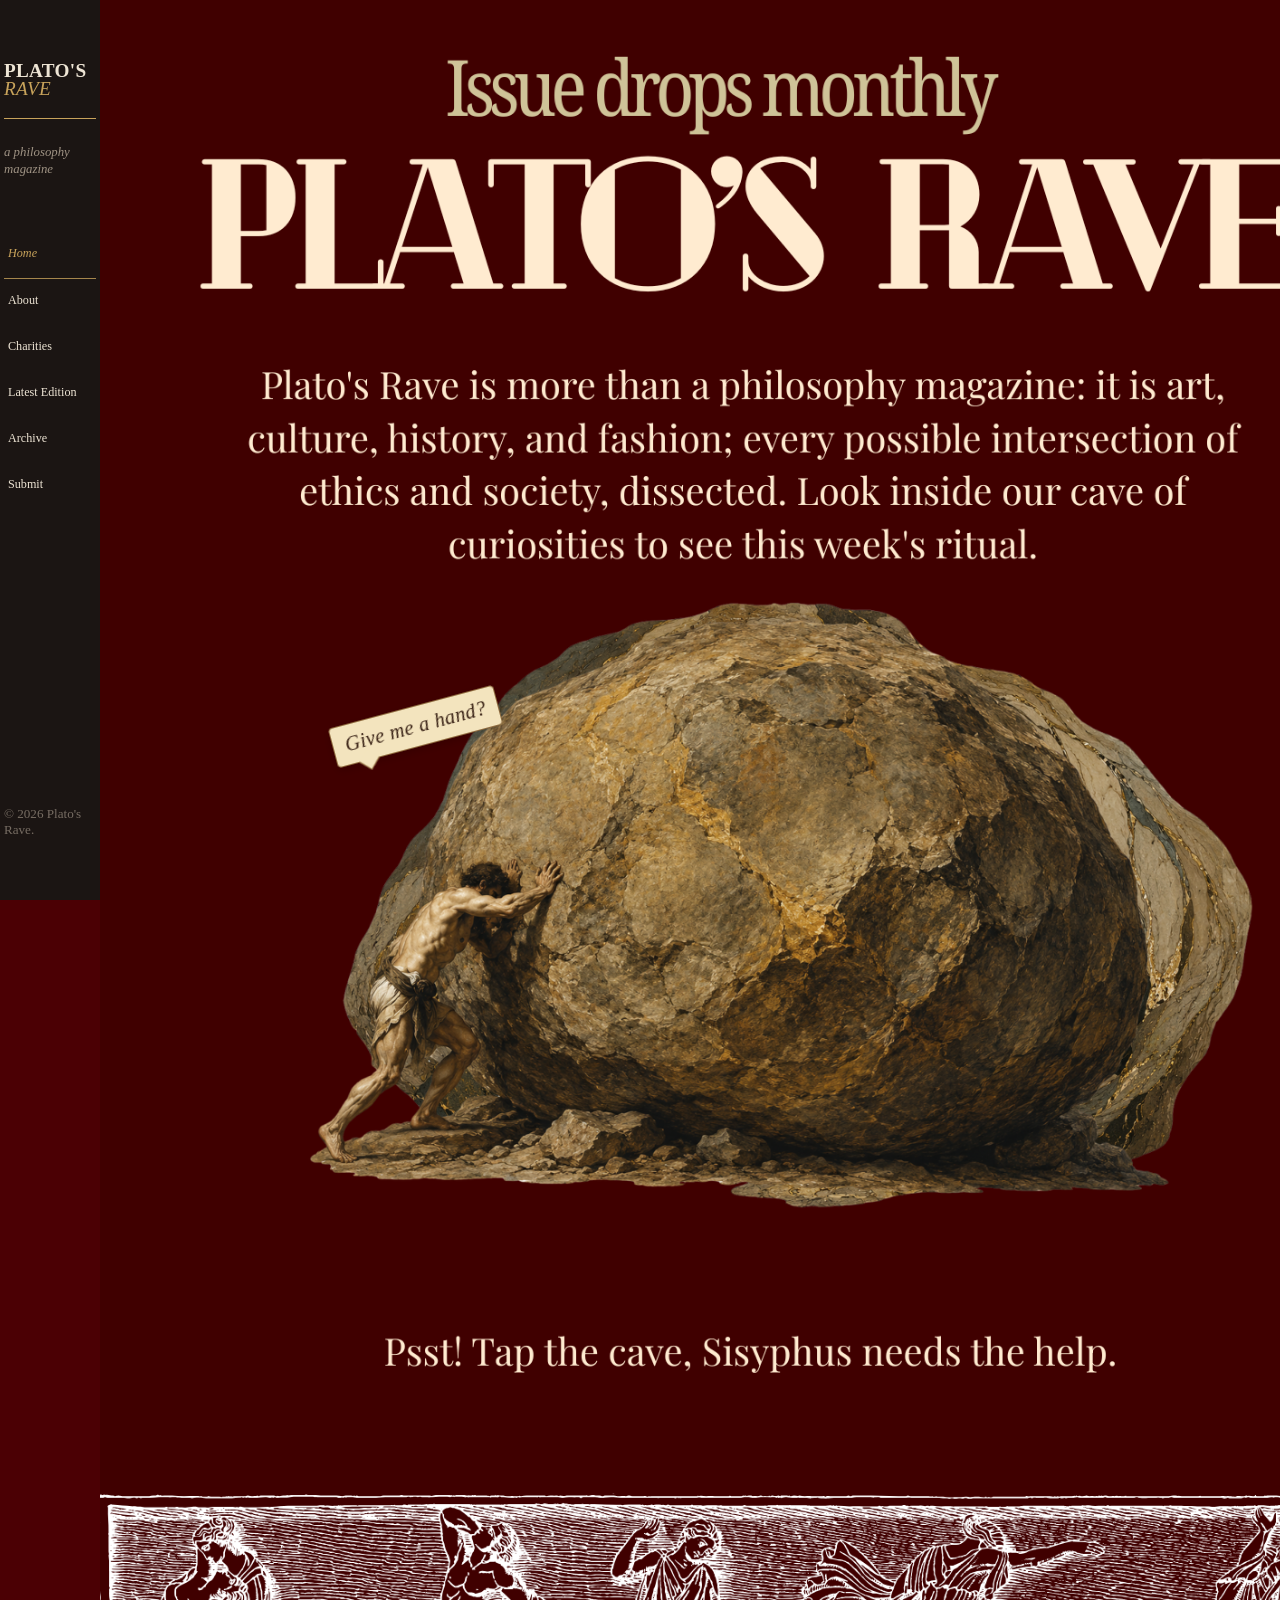
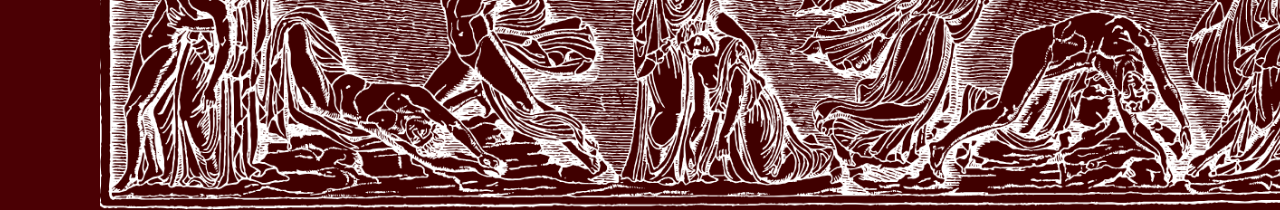
==== index.html @ f022c480 "Adjust position of #sisyphus-tip in index.html" ====
<!doctype html>
<html lang="en">
<head>
  <meta charset="utf-8" />
  <meta name="viewport" content="width=device-width, initial-scale=1, viewport-fit=cover" />
  <meta name="theme-color" content="#4b0004" />
  <title>Plato's Rave</title>
  <link rel="stylesheet" href="style.css" />
  <link rel="stylesheet" href="sidebar.css" />
</head>
<body class="has-sidebar">

<aside class="site-sidebar" aria-label="Main navigation">
  <div class="sidebar-title">PLATO'S <em>RAVE</em></div>
  <div class="sidebar-rule"></div>
  <p class="sidebar-tagline">a philosophy magazine</p>
  <nav class="sidebar-nav">
      <a href="index.html" class="active">Home</a>
      <a href="about.html">About</a>
      <a href="charities.html">Charities</a>
      <a href="edition.html">Latest Edition</a>
      <a href="archive.html">Archive</a>
      <a href="submit.html">Submit</a>
  </nav>
  <p class="sidebar-copyright">© 2026 Plato's Rave.</p>
</aside>

<div class="site-main">
  <main id="home" class="poster-shell" aria-label="Plato's Rave home page">
    <section id="poster" class="poster" aria-live="polite">
      <img class="poster-base" src="frame1.png" alt="Plato's Rave poster with Sisyphus pushing a boulder in front of a cave" draggable="false" />

      <div id="sceneWindow" class="scene-window" aria-hidden="true">
        <img id="scene2" class="scene-frame" src="frame2.png" alt="" draggable="false" />
        <img id="scene3" class="scene-frame" src="frame3.png" alt="" draggable="false" />
        <img id="scene4" class="scene-frame" src="frame4.png" alt="" draggable="false" />

        <div id="rave" class="rave" aria-hidden="true">
          <div class="rave-darken"></div>
          <div class="amber-depth"></div>
          <div class="colour-wash wash-a"></div>
          <div class="colour-wash wash-b"></div>
          <div class="haze haze-a"></div>
          <div class="haze haze-b"></div>
          <div class="laser laser-1"></div>
          <div class="laser laser-2"></div>
          <div class="laser laser-3"></div>
          <div class="strobe"></div>
        </div>

        <div id="dust" class="dust" aria-hidden="true">
          <i></i><i></i><i></i><i></i><i></i><i></i><i></i><i></i><i></i>
        </div>

        <!-- These four are ONLY cave extras. They are intentionally absent from the sidebar. -->
        <nav id="caveNav" class="cave-nav" aria-label="Cave extras">
          <a href="philosopher.html" style="--x:36%;--y:58%">Philosopher</a>
          <a href="music.html" style="--x:47%;--y:67%">Music</a>
          <a href="books.html" style="--x:59%;--y:58%">Books</a>
          <a href="fashion.html" style="--x:69%;--y:67%">Fashion</a>
        </nav>
      </div>

      <button id="pushButton" class="push-zone" type="button" aria-label="Help Sisyphus move the boulder"></button>
    </section>
  </main>
</div>

<script src="script.js"></script>
<script src="sidebar.js"></script>
<style>
#sisyphus-tip {
  position: absolute;
  left: 18%;
  top: 39%;
  z-index: 9999;

  background: #f3e4be;
  color: #3b2417;

  border: 1px solid #8e6a3d;
  border-radius: 4px;

  padding: 8px 12px;

  font-family: Georgia, "Times New Roman", serif;
  font-size: clamp(16px, 1.6vw, 23px);
  font-style: italic;
  letter-spacing: .02em;

  box-shadow: 0 3px 8px rgba(0,0,0,.16);

  pointer-events: none;

  opacity: 0;
  transform: rotate(-15deg) translateY(5px); 

  animation: showSisyphusTip .45s ease 1s forwards;
}

#sisyphus-tip::after {
  content: "";
  position: absolute;

  left: 24px;
  bottom: -8px;

  width: 14px;
  height: 14px;

  background: #f3e4be;

  border-right: 1px solid #8e6a3d;
  border-bottom: 1px solid #8e6a3d;

  transform: rotate(45deg);
}

@keyframes showSisyphusTip {
  to {
    opacity: 1;
    transform: rotate(-15deg) translateY(0);
  }
}

#sisyphus-tip.hide {
  opacity: 0;
  transform: translateY(-4px);
  transition: opacity .25s ease, transform .25s ease;
}
</style>

<script>
window.addEventListener("load", function () {

  const poster = document.getElementById("poster");
  const button = document.getElementById("pushButton");

  if (!poster || !button) return;

  poster.style.position = "relative";

  const tip = document.createElement("div");

  tip.id = "sisyphus-tip";
  tip.textContent = "Give me a hand?";

  poster.appendChild(tip);

  button.addEventListener("click", function () {

    tip.classList.add("hide");

    setTimeout(function () {
      tip.remove();
    }, 300);

  }, { once: true });

});
</script>
</body>
</html>
---- style.css ----
:root {
  --poster-ratio: 1414 / 2000;
  --bg: #4b0004;
}

* { box-sizing: border-box; }
html, body { margin: 0; min-height: 100%; background: var(--bg); }
body {
  min-height: 100svh;
  display: grid;
  place-items: start center;
  overflow-x: hidden;
  font-family: Georgia, "Times New Roman", serif;
}
button, a { -webkit-tap-highlight-color: transparent; }

.poster-shell {
  width: 100%;
  display: flex;
  justify-content: center;
  background: var(--bg);
}
.poster {
  position: relative;
  width: min(100vw, 1414px);
  aspect-ratio: var(--poster-ratio);
  overflow: hidden;
  isolation: isolate;
  background: var(--bg);
  touch-action: manipulation;
}
.poster-base,
.scene-frame {
  position: absolute;
  inset: 0;
  width: 100%;
  height: 100%;
  object-fit: contain;
  user-select: none;
  -webkit-user-drag: none;
}
.poster-base { z-index: 1; }

/*
  This is deliberately a LARGE window: it includes the entire Sisyphus,
  boulder, cave and ground. It excludes the title/description/hint/bottom frieze,
  so those stay perfectly still from frame 1.
*/
.scene-window {
  position: absolute;
  z-index: 2;
  left: 0;
  right: 0;
  top: 31.5%;
  height: 39.5%;
  overflow: hidden;
  pointer-events: none;
}
.scene-frame {
  top: -79.75%;
  height: 253.2%;
  opacity: 0;
  transform: translate3d(0,0,0) scale(1.001);
  transform-origin: 50% 58%;
  will-change: opacity, transform, filter;
}

/* The rave is an atmospheric layer, clipped to the dark inner opening. */
.rave {
  position: absolute;
  z-index: 3;
  left: 17%;
  top: 13%;
  width: 68%;
  height: 62%;
  overflow: hidden;
  opacity: 0;
  clip-path: polygon(18% 20%, 31% 9%, 54% 5%, 75% 12%, 90% 29%, 91% 64%, 76% 82%, 55% 92%, 31% 85%, 12% 66%, 10% 39%);
  filter: saturate(.9) contrast(.95);
  mix-blend-mode: screen;
  pointer-events: none;
}
.rave > * { position: absolute; }
.rave-darken { inset: 0; background: rgba(0,0,0,.18); }
.amber-depth {
  left: 33%; top: 36%; width: 36%; height: 42%;
  border-radius: 50%;
  background: radial-gradient(ellipse, rgba(232,173,86,.55) 0%, rgba(155,90,36,.23) 34%, transparent 72%);
  filter: blur(16px);
  opacity: 99;
  animation: amberFlicker 3.4s ease-in-out infinite;
}
.colour-wash {
  inset: 8% 10% 13%;
  filter: blur(28px);
  opacity: .69; 
  mix-blend-mode: screen;
}
.wash-a {
  background: radial-gradient(circle at 35% 54%, rgba(116,73,173,.58), transparent 32%),
              radial-gradient(circle at 65% 52%, rgba(63,111,154,.52), transparent 31%);
  animation: washA 6.5s ease-in-out infinite alternate;
}
.wash-b {
  background: radial-gradient(circle at 50% 64%, rgba(132,42,55,.45), transparent 30%);
  animation: washB 7.5s ease-in-out infinite alternate;
}
.haze {
  left: 6%; width: 88%; height: 24%;
  border-radius: 50%;
  background: radial-gradient(ellipse, rgba(225,220,205,.21), rgba(225,220,205,.08) 45%, transparent 74%);
  filter: blur(12px);
  opacity: .50;
}
.haze-a { bottom: 17%; animation: driftA 8s ease-in-out infinite alternate; }
.haze-b { bottom: 31%; opacity: .30; animation: driftB 11s ease-in-out infinite alternate; }

.laser {
  left: 49%;
  top: 49%;
  width: 46%;
  height: 1px;
  transform-origin: 0 50%;
  opacity: .99;
  filter: blur(.35px) drop-shadow(0 0 2px currentColor);
  background: currentColor;
}
.laser::after {
  content: "";
  position: absolute;
  inset: -3px 0;
  background: linear-gradient(90deg, currentColor, transparent);
  opacity: .95;
  filter: blur(4px);
}
.laser-1 { color: rgba(147,117,205,.75); transform: rotate(-18deg); animation: laser1 5.7s ease-in-out infinite alternate; }
.laser-2 { color: rgba(87,138,166,.75); transform: rotate(17deg); animation: laser2 6.1s ease-in-out infinite alternate; }
.laser-3 { color: rgba(201,88,96,.65); transform: rotate(4deg); animation: laser3 7.2s ease-in-out infinite alternate; }
.strobe {
  inset: 0;
  background: rgba(255,255,255,.45);
  opacity: 15;
  animation: strobe 7.8s linear infinite;
}

/* Ground-hugging dust used only while the boulder moves. */
.dust {
  position: absolute;
  z-index: 5;
  left: 14%;
  bottom: 7%;
  width: 72%;
  height: 25%;
  opacity: 0;
  overflow: hidden;
  pointer-events: none;
}
.dust i {
  position: absolute;
  bottom: 0;
  width: 9%;
  aspect-ratio: 1.8 / 1;
  border-radius: 50%;
  background: radial-gradient(ellipse, rgba(201,178,143,.34), rgba(177,153,119,.14) 44%, transparent 72%);
  filter: blur(5px);
  opacity: 0;
}
.dust i:nth-child(1){left:8%;--dx:-9px;--dy:-20px;--d:.0s}
.dust i:nth-child(2){left:18%;--dx:-4px;--dy:-27px;--d:.05s}
.dust i:nth-child(3){left:29%;--dx:3px;--dy:-18px;--d:.08s}
.dust i:nth-child(4){left:41%;--dx:9px;--dy:-32px;--d:.12s}
.dust i:nth-child(5){left:52%;--dx:13px;--dy:-21px;--d:.18s}
.dust i:nth-child(6){left:61%;--dx:18px;--dy:-28px;--d:.21s}
.dust i:nth-child(7){left:70%;--dx:22px;--dy:-19px;--d:.25s}
.dust i:nth-child(8){left:78%;--dx:26px;--dy:-31px;--d:.28s}
.dust i:nth-child(9){left:86%;--dx:32px;--dy:-22px;--d:.31s}
.dust.active { opacity: 1; }
.dust.active i { animation: dustPuff .72s cubic-bezier(.18,.7,.22,1) var(--d) both; }

/* Tap zone: invisible, only over the boulder/Sisyphus area. */
.push-zone {
  position: absolute;
  z-index: 10;
  left: 17%;
  top: 37%;
  width: 70%;
  height: 29%;
  padding: 0;
  border: 0;
  border-radius: 45%;
  background: transparent;
  cursor: pointer;
}
.push-zone:focus-visible { outline: 2px dashed rgba(255,239,205,.8); outline-offset: 4px; }
.poster.running .push-zone,
.poster.open .push-zone { pointer-events: none; }

/* Temporary navigation: restrained, tiny, and deep in the cave. */
.cave-nav {
  position: absolute;
  z-index: 6;
  inset: 0;
  opacity: 0;
  pointer-events: none;
}
.cave-nav a {
  position: absolute;
  left: var(--x); top: var(--y);
  transform: translate(-50%, 8px);
  color: rgba(255,239,205,.86);
  font-size: clamp(8px, .82vw, 13px);
  letter-spacing: .09em;
  text-transform: uppercase;
  text-decoration: none;
  text-shadow: 0 1px 4px #000, 0 0 8px rgba(0,0,0,.8);
  opacity: 0;
  transition: transform .25s ease, opacity .35s ease, color .2s ease;
  white-space: nowrap;
}
.cave-nav a::after {
  content: "";
  position: absolute;
  left: 50%; bottom: -4px;
  width: 0; height: 1px;
  background: currentColor;
  transform: translateX(-50%);
  transition: width .2s ease;
}
.cave-nav a:hover,
.cave-nav a:focus-visible { color: #fff4dc; transform: translate(-50%, 4px); outline: none; }
.cave-nav a:hover::after,
.cave-nav a:focus-visible::after { width: 100%; }
.poster.open .cave-nav { opacity: 1; pointer-events: auto; }
.poster.open .cave-nav a { opacity: 1; transform: translate(-50%, 0); }
.poster.open .cave-nav a:nth-child(1) { transition-delay: 2.25s; }
.poster.open .cave-nav a:nth-child(2) { transition-delay: 2.55s; }
.poster.open .cave-nav a:nth-child(3) { transition-delay: 2.85s; }
.poster.open .cave-nav a:nth-child(4) { transition-delay: 3.15s; }

/* Animation states */
.poster.preload .scene-frame { visibility: hidden; }
.poster.running { animation: microShake .22s ease-out 1; }
.poster.running #scene2,
.poster.running #scene3,
.poster.running #scene4 { visibility: visible; }

.scene-frame.is-visible { opacity: 1; }
.scene-frame.entering {
  animation: frameEnter .26s cubic-bezier(.2,.72,.25,1) both;
}
.scene-frame.leaving {
  animation: frameLeave .24s cubic-bezier(.3,.0,.45,1) both;
}
.poster.open #scene4 { opacity: 1; }
.poster.open .rave { animation: raveWake 2.1s ease-out .38s forwards; }

@keyframes frameEnter {
  0% { opacity: 0; transform: translate3d(-7px, 1px, 0) scale(1.004); filter: blur(1.3px); }
  55% { opacity: .82; filter: blur(.35px); }
  100% { opacity: 1; transform: translate3d(0,0,0) scale(1.001); filter: blur(0); }
}
@keyframes frameLeave {
  0% { opacity: 1; transform: translate3d(0,0,0) scale(1.001); filter: blur(0); }
  100% { opacity: 0; transform: translate3d(8px, -1px, 0) scale(.998); filter: blur(1.15px); }
}
@keyframes microShake {
  0%,100% { transform: translate3d(0,0,0); }
  22% { transform: translate3d(-1px, 0, 0); }
  48% { transform: translate3d(1.5px, .5px, 0); }
  72% { transform: translate3d(-.7px, -.5px, 0); }
}
@keyframes dustPuff {
  0% { opacity: 0; transform: translate3d(0,0,0) scale(.65); }
  18% { opacity: .55; }
  100% { opacity: 0; transform: translate3d(var(--dx), var(--dy),0) scale(1.8); }
}
@keyframes raveWake {
  0% { opacity: 0; filter: saturate(.8) brightness(.65); }
  18% { opacity: .55; }
  100% { opacity: 1; filter: saturate(1.5) brightness(1.15); }
}
@keyframes amberFlicker { 0%,100%{opacity:.55;transform:scale(.96)} 45%{opacity:1;transform:scale(1.08)} 63%{opacity:.78} }
@keyframes washA { from{transform:translate3d(-2%,0,0) scale(.96)} to{transform:translate3d(2%,1%,0) scale(1.04)} }
@keyframes washB { from{transform:translate3d(1%,-1%,0) scale(1.02)} to{transform:translate3d(-2%,2%,0) scale(.96)} }
@keyframes driftA { from{transform:translate3d(-3%,0,0) scale(.95)} to{transform:translate3d(4%,-6%,0) scale(1.08)} }
@keyframes driftB { from{transform:translate3d(4%,2%,0) scale(1.03)} to{transform:translate3d(-4%,-4%,0) scale(.96)} }
@keyframes laser1 { from{transform:rotate(-20deg);opacity:.8} to{transform:rotate(-8deg);opacity:1} }
@keyframes laser2 { from{transform:rotate(20deg);opacity:.56} to{transform:rotate(8deg);opacity:1} }
@keyframes laser3 { from{transform:rotate(1deg);opacity:.8} to{transform:rotate(9deg);opacity:1} }
@keyframes strobe {
  0%, 66%, 68%, 92%, 94%, 100% { opacity: 0; }
  67% { opacity: .80; }
  93% { opacity: .6; }
}

@media (prefers-reduced-motion: reduce) {
  *, *::before, *::after { animation-duration: .001ms !important; animation-iteration-count: 1 !important; scroll-behavior: auto !important; }
}
---- sidebar.css ----
:root {
  --sidebar-width: clamp(100px, 6.2vw, 120px);
  --sidebar-bg: #1b1513;
  --sidebar-text: #eee5d5;
  --sidebar-muted: #9f9384;
  --sidebar-gold: #c8a35b;
}

* { box-sizing: border-box; }

html, body { margin: 0; width: 100%; }

body.has-sidebar { min-height: 100vh; }

.site-sidebar {
  position: fixed;
  z-index: 5000;
  inset: 0 auto 0 0;
  width: var(--sidebar-width);
  height: 100dvh;
  overflow-y: auto;
  background: var(--sidebar-bg);
  color: var(--sidebar-text);
  padding: clamp(34px, 5vw, 62px) 4px;
  font-family: Georgia, "Times New Roman", serif;
  display: flex;
  flex-direction: column;
}

.sidebar-title {
  margin: 0;
  color: var(--sidebar-text);
  font-size: clamp(.45rem, 1.5vw, 1.7rem);
  line-height: .95;
  letter-spacing: .015em;
  font-weight: 700;
}
.sidebar-title em { color: var(--sidebar-gold); font-weight: 500; }
.sidebar-rule { height: 1px; width: 100%; margin: 20px 0 25px; background: var(--sidebar-gold); }
.sidebar-tagline {
  margin: 0 0 clamp(36px, 6vh, 70px);
  color: var(--sidebar-muted);
  font-size: clamp(.8rem, .5vw, .6rem);
  line-height: 1.3;
  font-style: italic;
}
.sidebar-nav { display: flex; flex-direction: column; }
.sidebar-nav a {
  display: block;
  color: var(--sidebar-text);
  text-decoration: none;
  font-size: clamp(.7rem, .95vw, .95rem);
  line-height: 1.15;
  padding: 15px 4px 17px;
  transition: color .18s ease, transform .18s ease;
}
.sidebar-nav a:hover, .sidebar-nav a:focus-visible {
  color: var(--sidebar-gold);
  transform: translateX(3px);
  outline: none;
}
.sidebar-nav a.active {
  color: var(--sidebar-gold);
  font-style: italic;
  border-bottom: 1px solid rgba(200,163,91,.8);
}
.sidebar-copyright { margin: auto 0 0; padding-top: 42px; color: #776d63; font-size: .82rem; }

.site-main {
  margin-left: var(--sidebar-width);
  width: calc(100% - var(--sidebar-width));
  min-height: 100vh;
}

@media (max-width: 700px) {
  :root { --sidebar-width: 155px; }
  .site-sidebar { padding: 24px 15px; }
  .sidebar-title { font-size: 1.5rem; }
  .sidebar-rule { margin: 14px 0 17px; }
  .sidebar-tagline { font-size: .86rem; margin-bottom: 28px; }
  .sidebar-nav a { font-size: .98rem; padding: 11px 2px 13px; }
  .sidebar-copyright { font-size: .68rem; padding-top: 24px; }
}
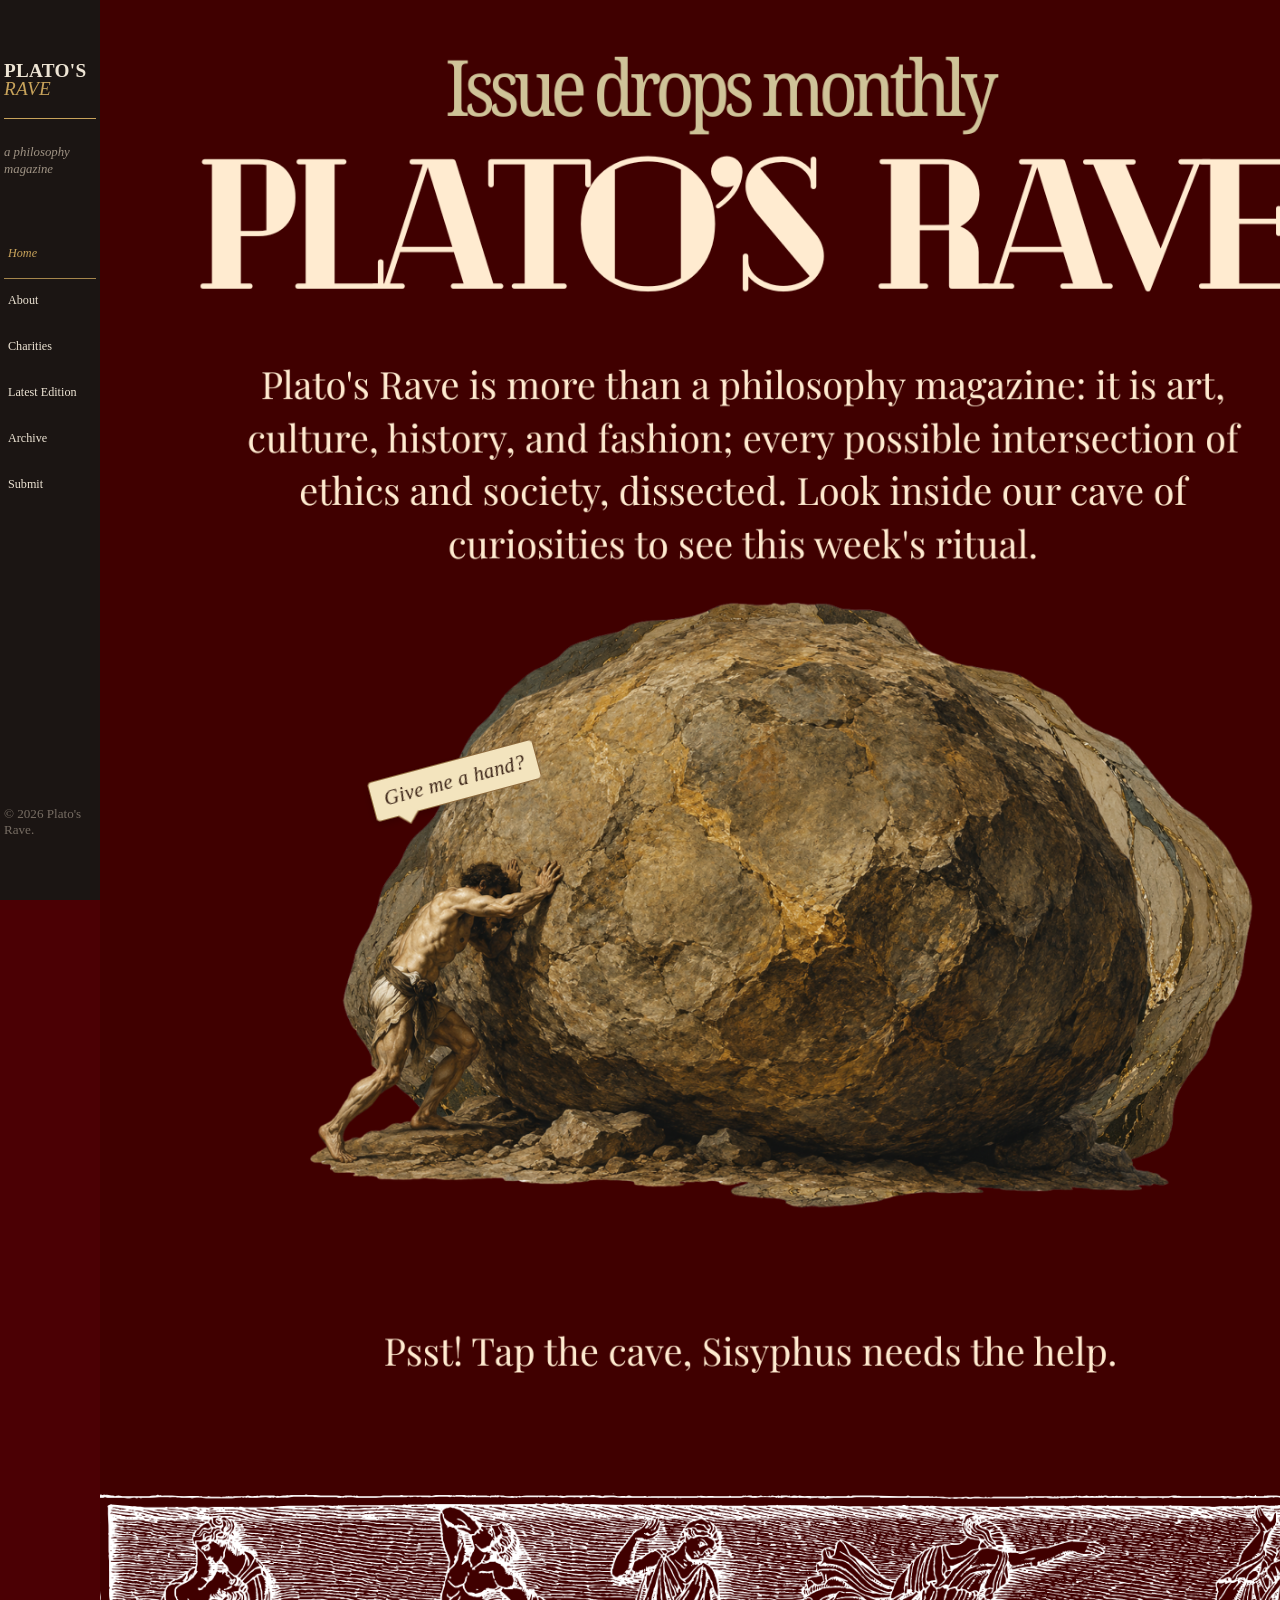
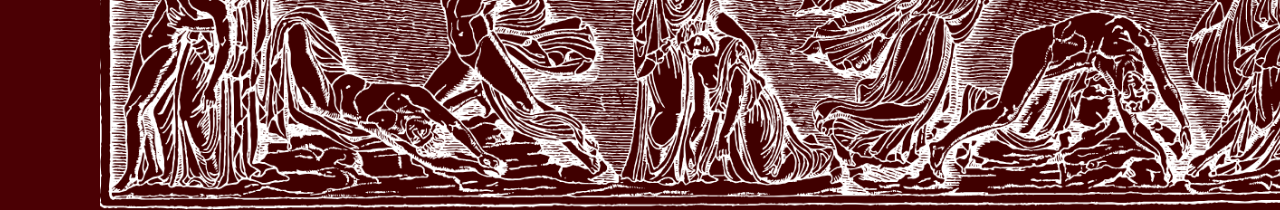
==== commit e59e0d90: "Update index.html" ====
--- a/index.html
+++ b/index.html
@@ -71,8 +71,8 @@
 <style>
 #sisyphus-tip {
   position: absolute;
-  left: 18%;
-  top: 39%;
+  left: 21%;
+  top: 42%;
   z-index: 9999;
 
   background: #f3e4be;
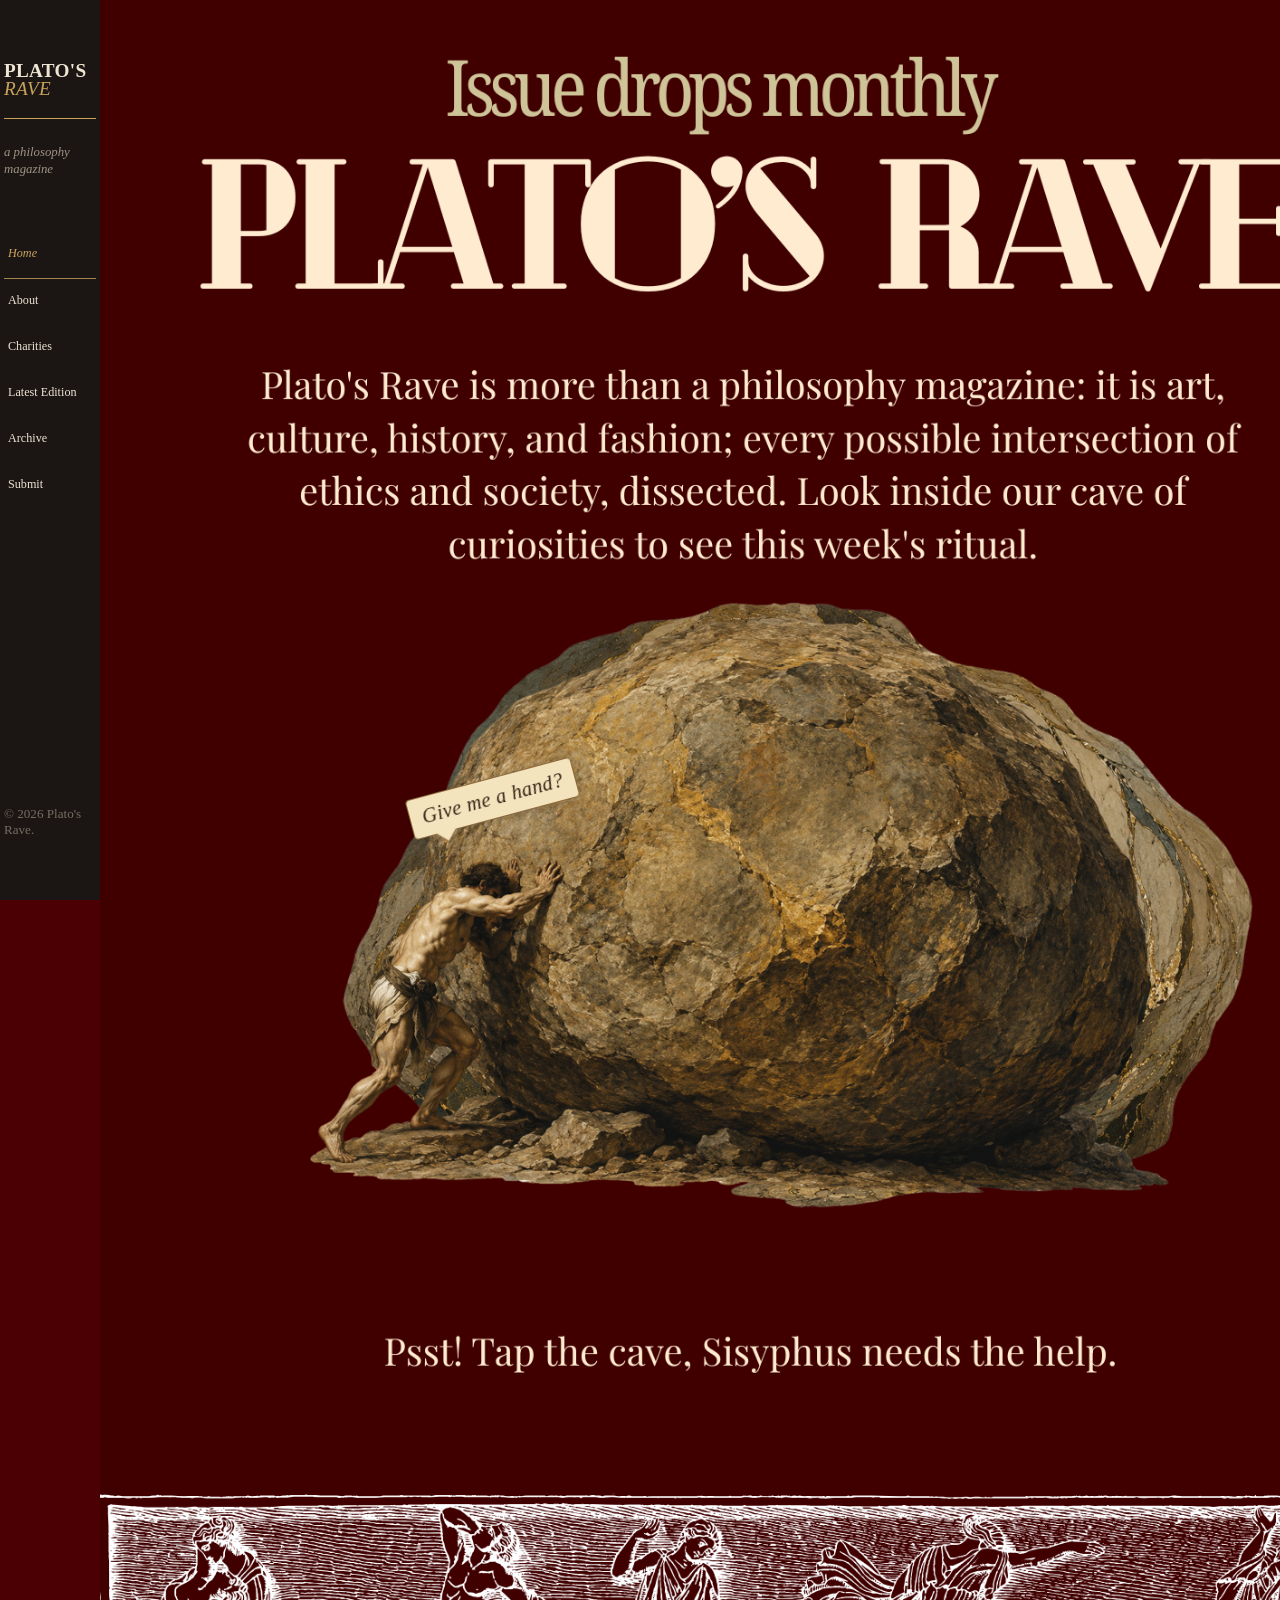
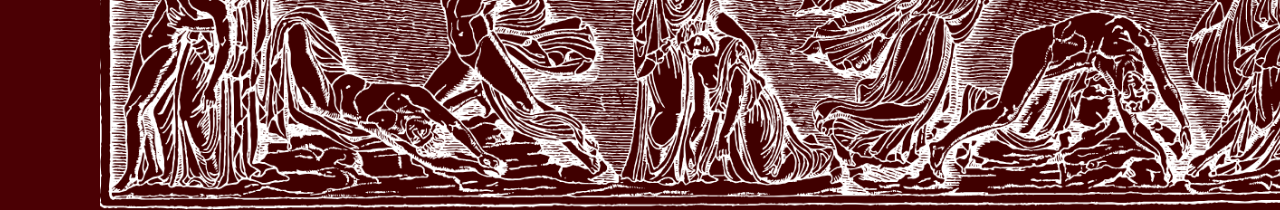
==== commit ed5b5a45: "Adjust position of #sisyphus-tip element" ====
--- a/index.html
+++ b/index.html
@@ -71,8 +71,8 @@
 <style>
 #sisyphus-tip {
   position: absolute;
-  left: 21%;
-  top: 42%;
+  left: 24%;
+  top: 43%;
   z-index: 9999;
 
   background: #f3e4be;
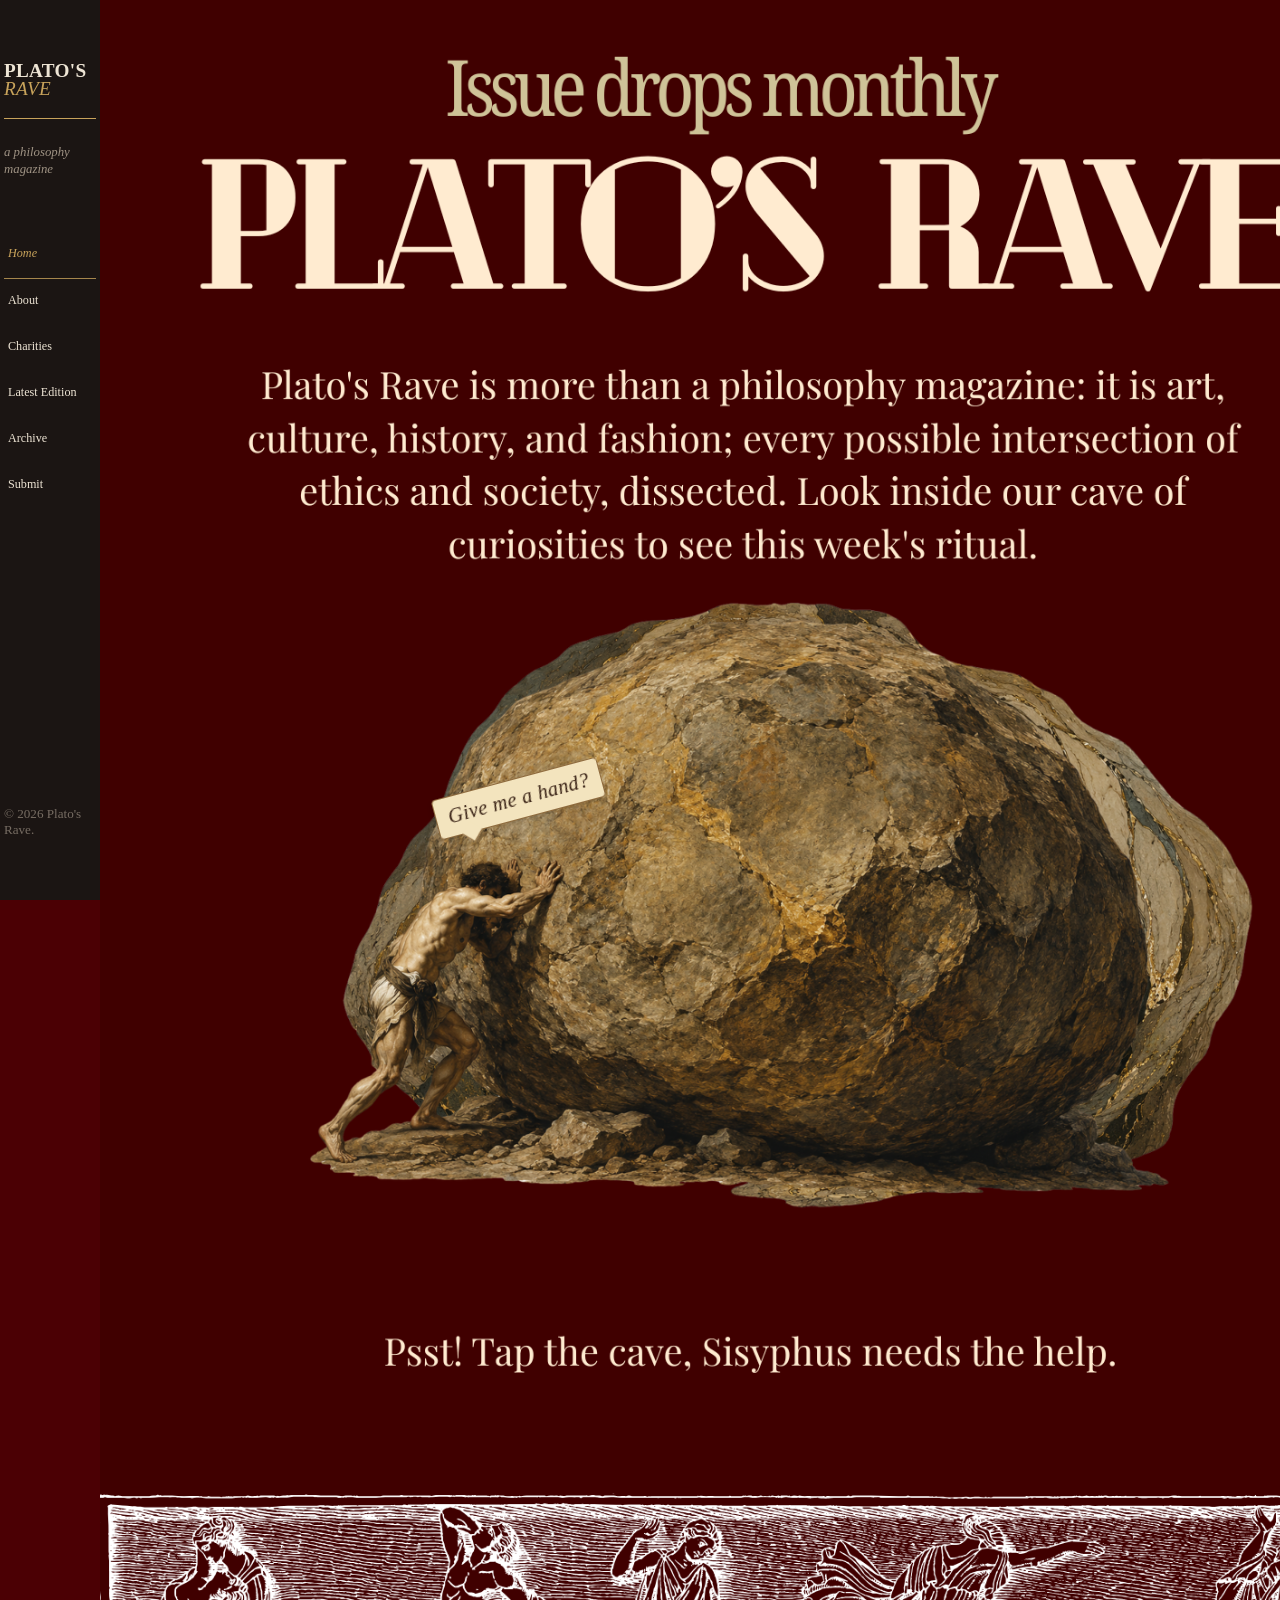
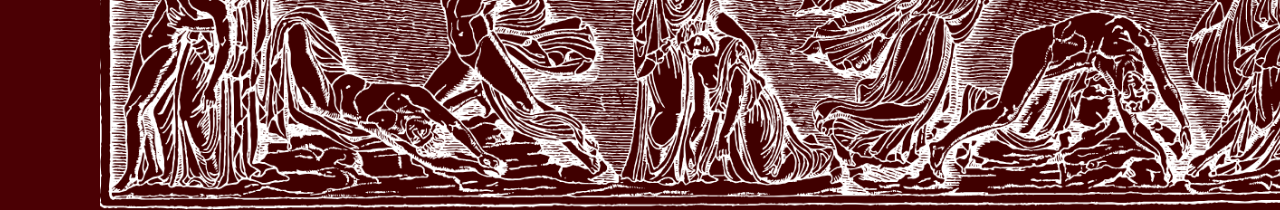
==== commit 242dd017: "Change left position of #sisyphus-tip from 24% to 26% Adjust left position of #sisyphus-tip element." ====
--- a/index.html
+++ b/index.html
@@ -71,7 +71,7 @@
 <style>
 #sisyphus-tip {
   position: absolute;
-  left: 24%;
+  left: 26%;
   top: 43%;
   z-index: 9999;
 
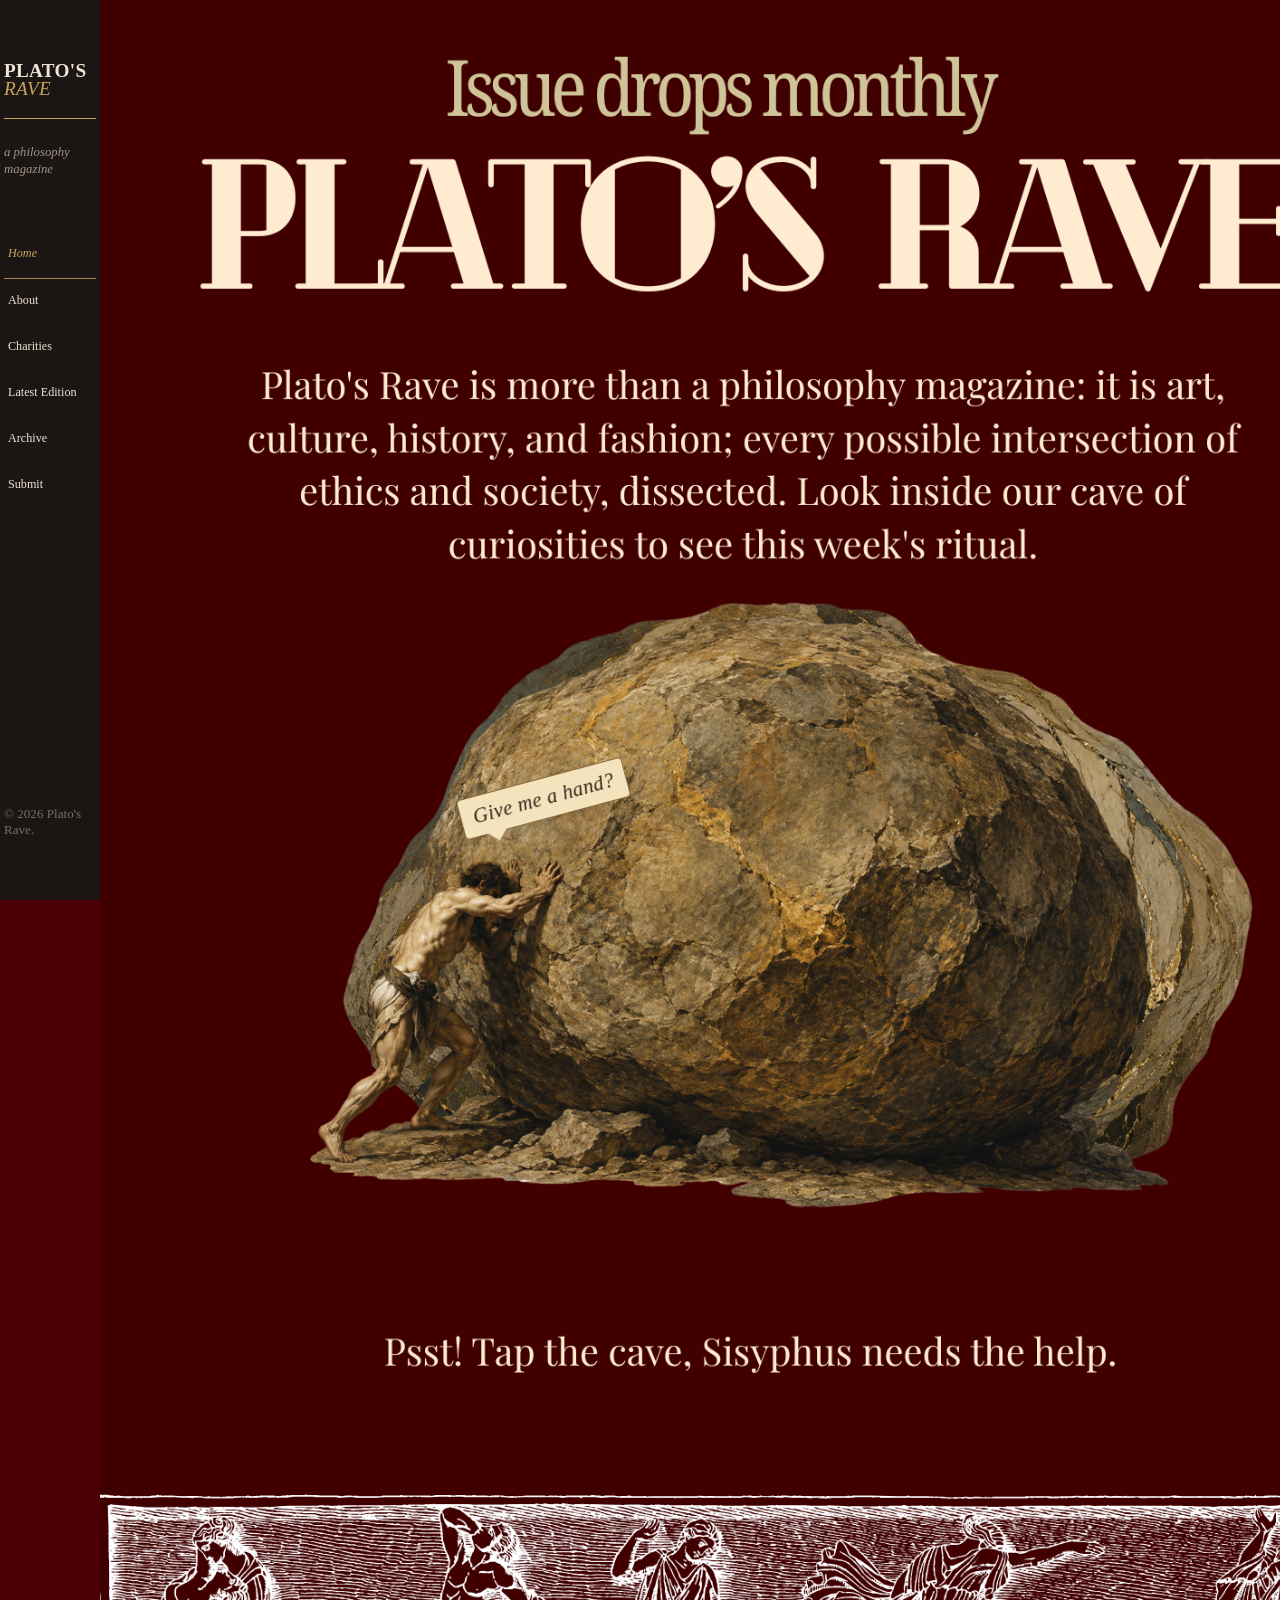
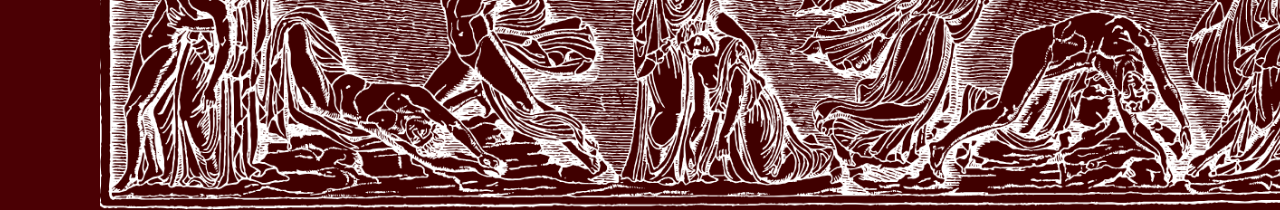
==== commit f263cfb3: "Modify left position of #sisyphus-tip Adjust left position of the #sisyphus-tip element." ====
--- a/index.html
+++ b/index.html
@@ -71,7 +71,7 @@
 <style>
 #sisyphus-tip {
   position: absolute;
-  left: 26%;
+  left: 28%;
   top: 43%;
   z-index: 9999;
 
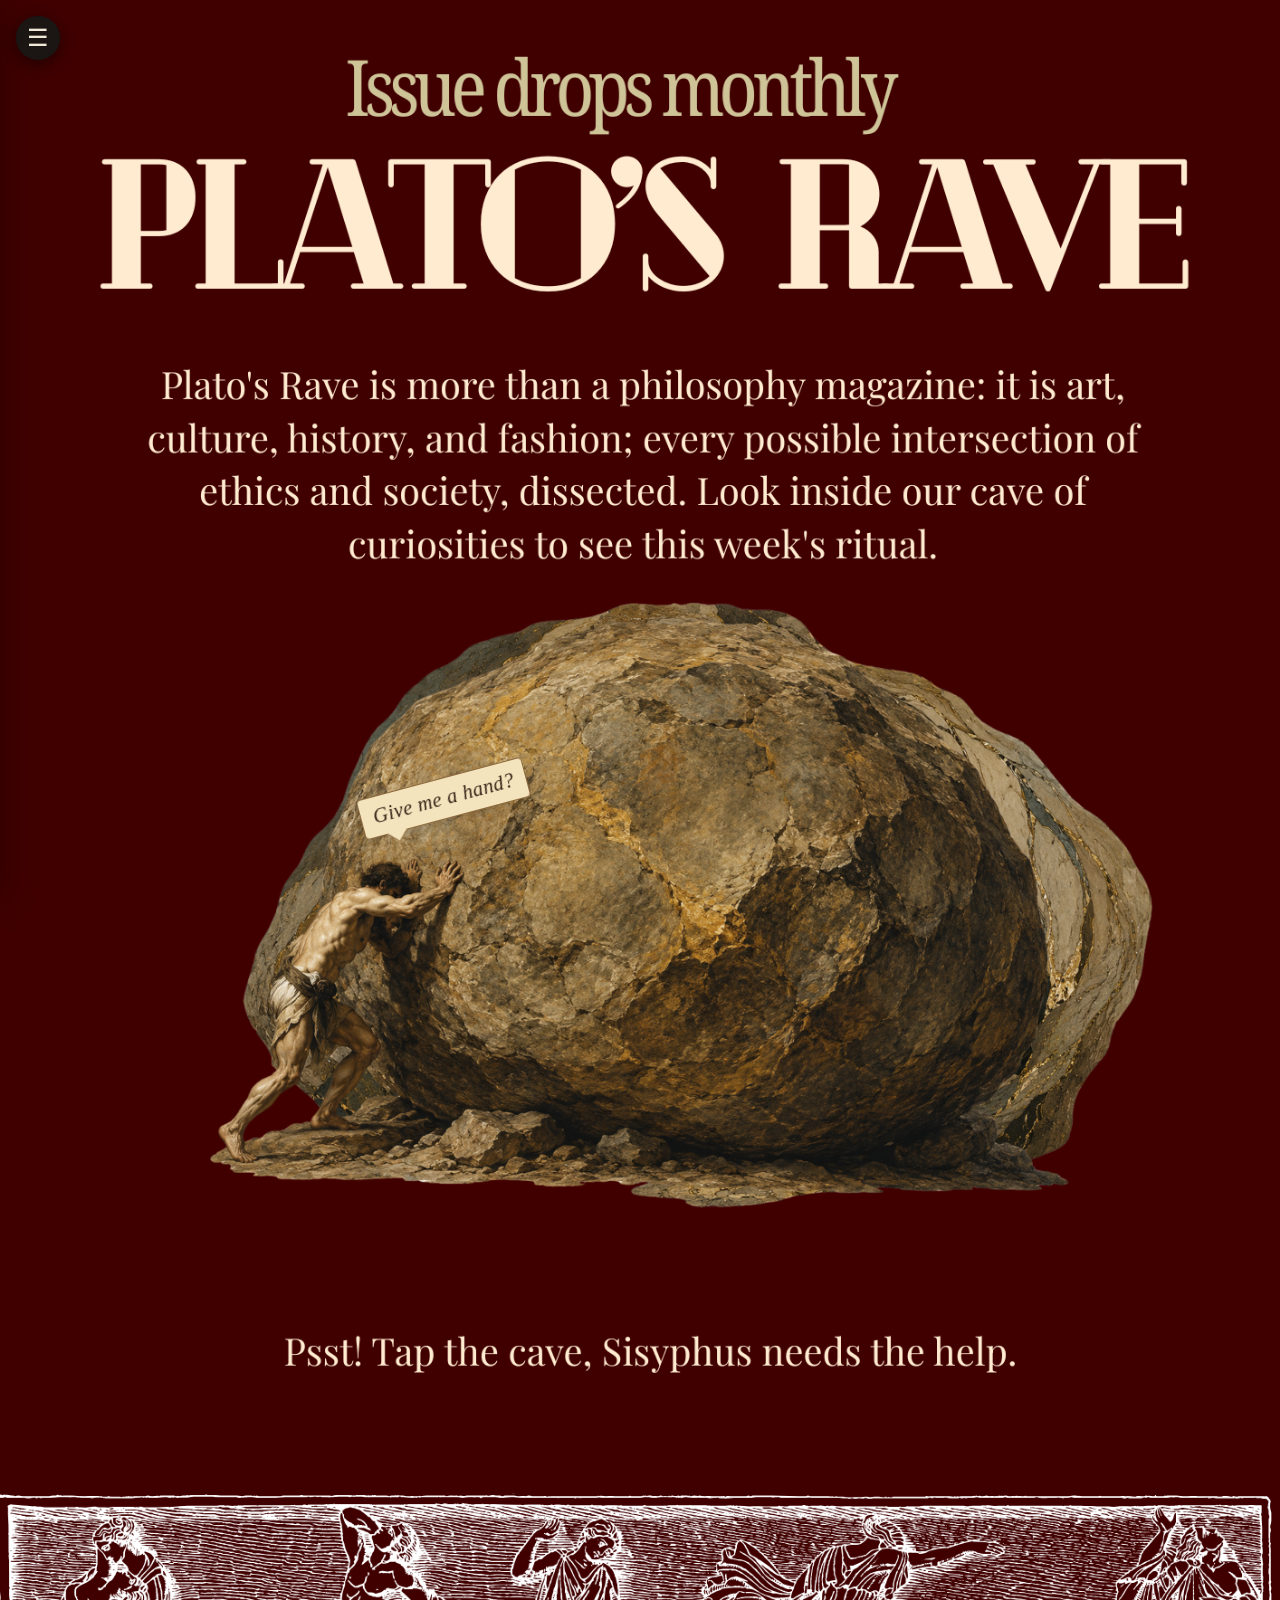
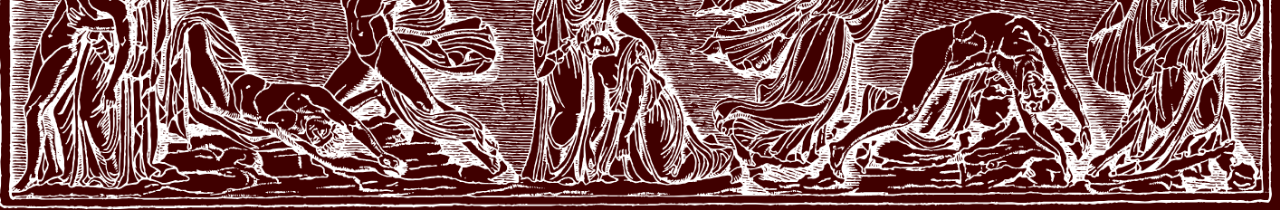
==== commit 07418e55: "Add sidebar.js script to index.html" ====
--- a/index.html
+++ b/index.html
@@ -159,5 +159,8 @@
 
 });
 </script>
+
+<script src="sidebar.js"></script>
+  
 </body>
 </html>
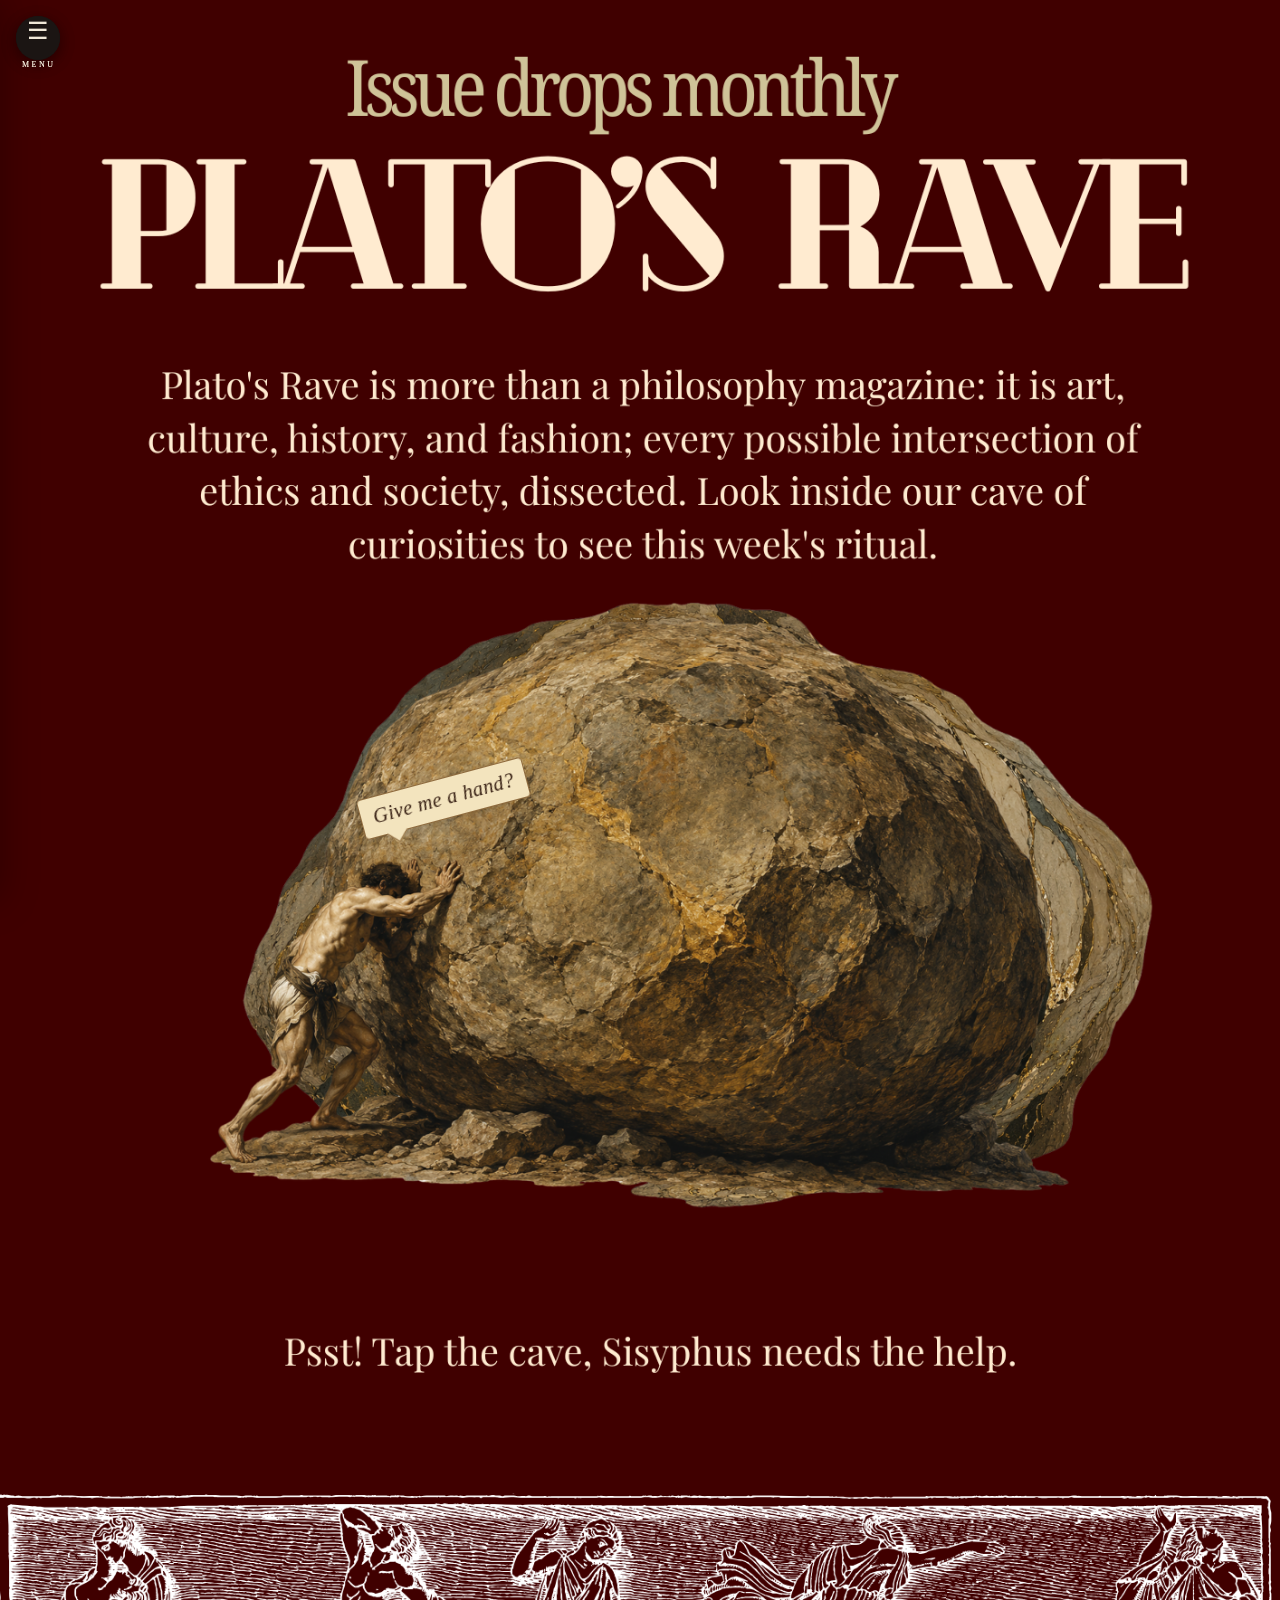
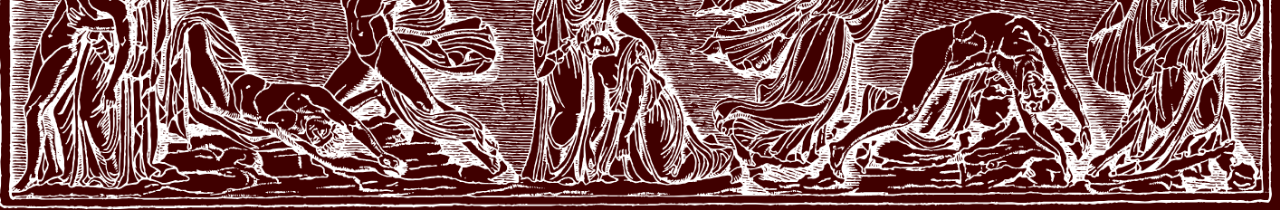
==== commit 78efc875: "Update sidebar.js script version in index.html" ====
--- a/index.html
+++ b/index.html
@@ -160,7 +160,7 @@
 });
 </script>
 
-<script src="sidebar.js"></script>
+<script src="sidebar.js?v=2"></script>
   
 </body>
 </html>
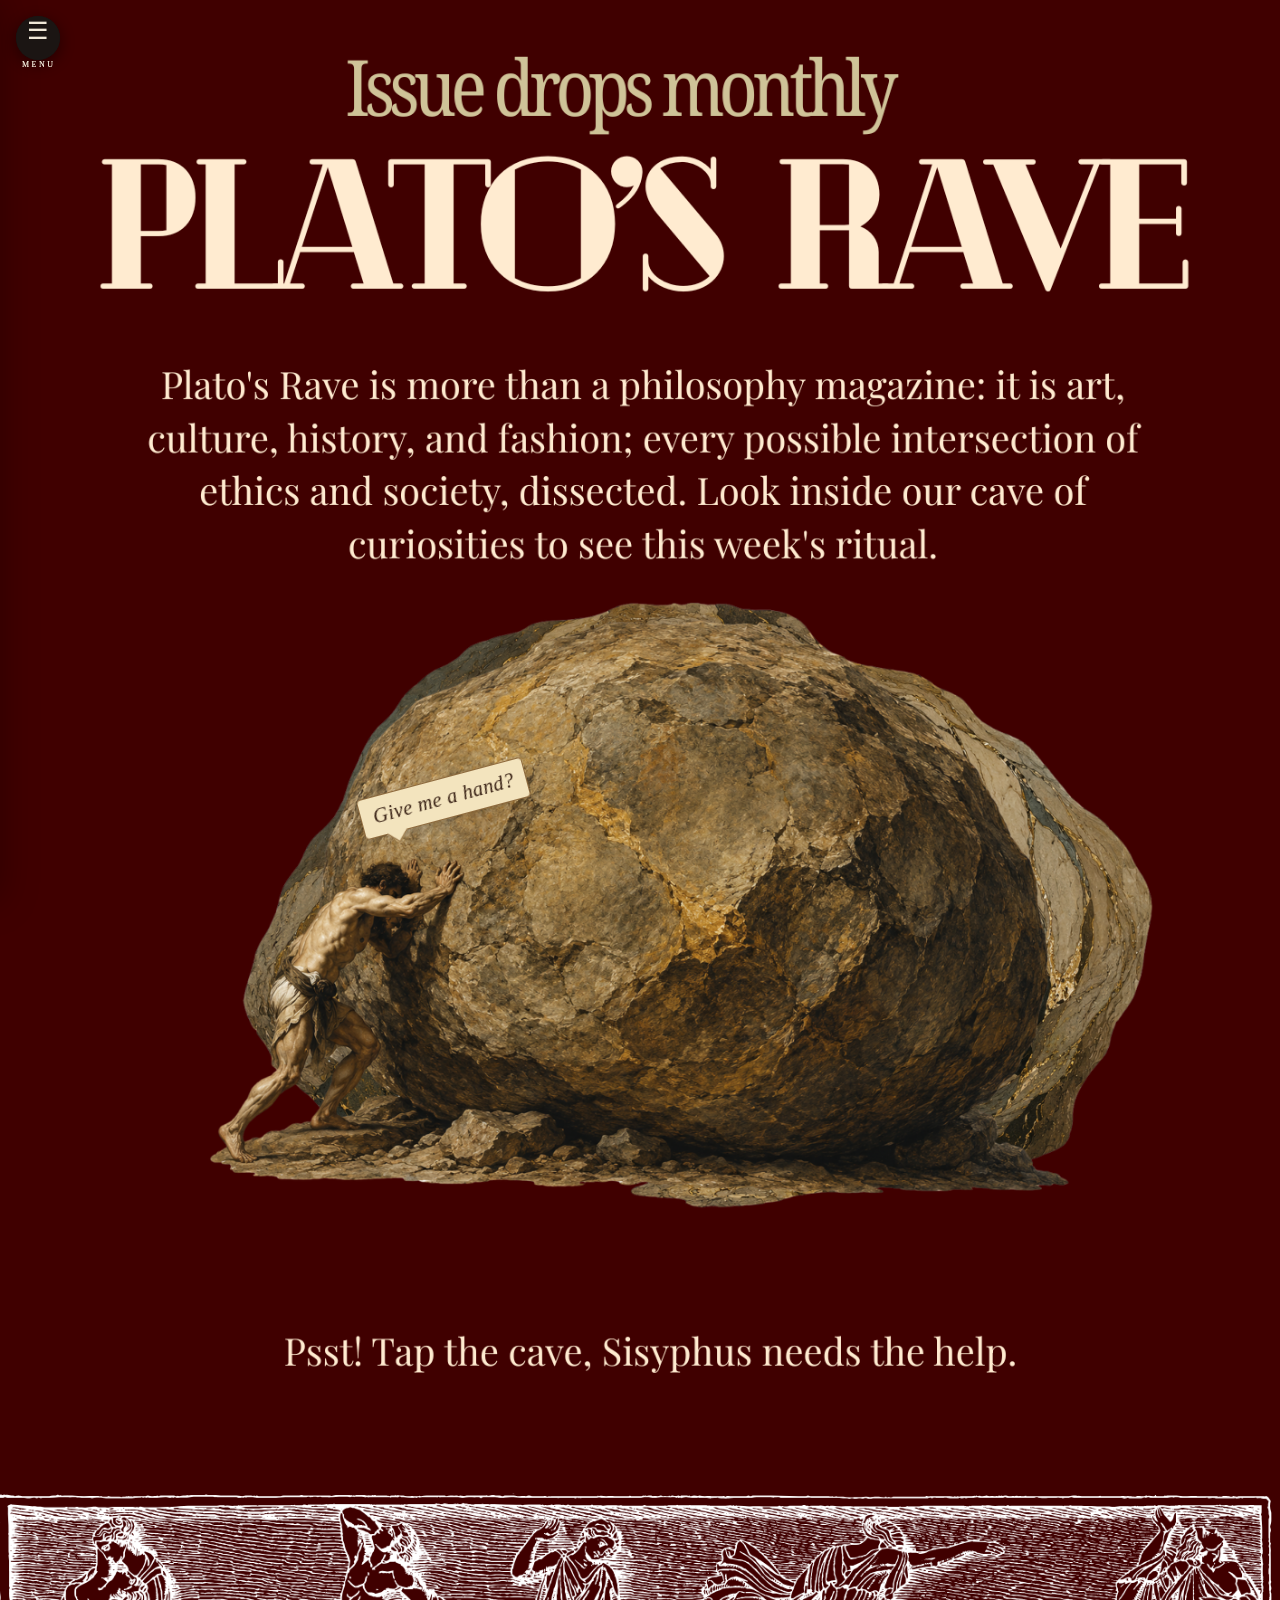
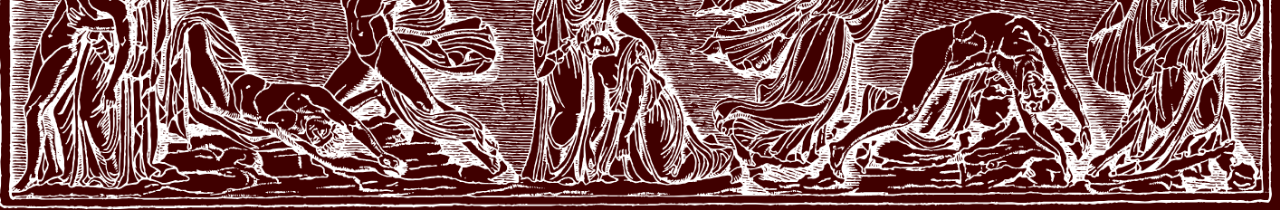
==== commit 18701cd8: "Update sidebar tagline to reflect magazine focus" ====
--- a/index.html
+++ b/index.html
@@ -13,7 +13,7 @@
 <aside class="site-sidebar" aria-label="Main navigation">
   <div class="sidebar-title">PLATO'S <em>RAVE</em></div>
   <div class="sidebar-rule"></div>
-  <p class="sidebar-tagline">a philosophy magazine</p>
+  <p class="sidebar-tagline">a humanities and culture magazine</p>
   <nav class="sidebar-nav">
       <a href="index.html" class="active">Home</a>
       <a href="about.html">About</a>
